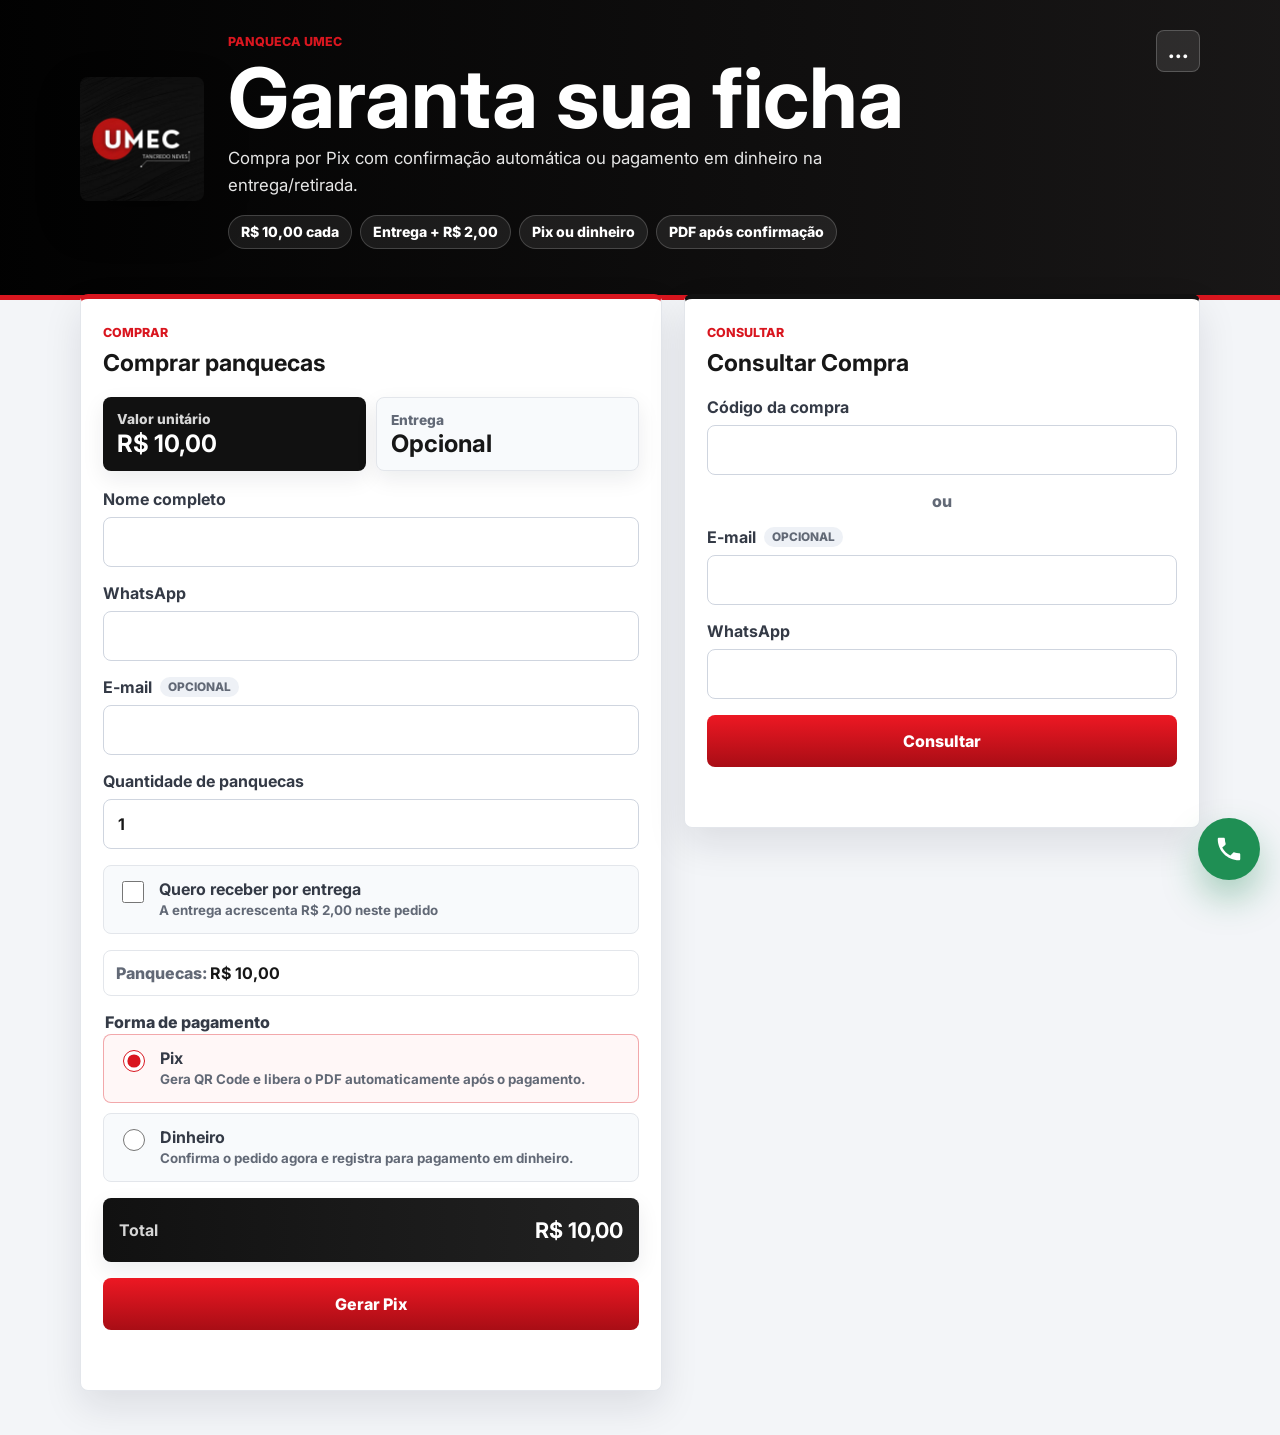
==== index.html @ 7ab74753 "Reduz expiracao do Pix para cinco minutos" ====
<!doctype html>
<html lang="pt-BR">
  <head>
    <meta charset="UTF-8" />
    <meta name="viewport" content="width=device-width, initial-scale=1.0" />
    <title>UMEC - Panqueca</title>
    <link rel="preconnect" href="https://fonts.googleapis.com" />
    <link rel="preconnect" href="https://fonts.gstatic.com" crossorigin />
    <link
      href="https://fonts.googleapis.com/css2?family=Inter:wght@400;500;600;700;800&display=swap"
      rel="stylesheet"
    />
    <link rel="stylesheet" href="style.css" />
  </head>
  <body>
    <header class="site-header">
      <div class="container header-grid">
        <img src="assets/logo-umec.png" alt="UMEC Tancredo Neves" class="brand-logo" />
        <div class="header-copy">
          <span class="eyebrow">Panqueca UMEC</span>
          <h1>Garanta sua ficha</h1>
          <p>Compra por Pix com confirmação automática ou pagamento em dinheiro na entrega/retirada.</p>
          <div class="header-pills" aria-label="Resumo da compra">
            <span>R$ 10,00 cada</span>
            <span>Entrega + R$ 2,00</span>
            <span>Pix ou dinheiro</span>
            <span>PDF após confirmação</span>
          </div>
        </div>
        <details class="header-menu">
          <summary class="menu-button" aria-label="Abrir menu">...</summary>
          <div class="menu-dropdown">
            <a href="admin.html" target="_blank" rel="noreferrer">Admin</a>
          </div>
        </details>
      </div>
    </header>

    <main class="container main-grid">
      <section class="panel form-panel" aria-labelledby="compra-titulo">
        <span class="section-kicker">Comprar</span>
        <h2 id="compra-titulo">Comprar panquecas</h2>

        <div class="checkout-summary">
          <div>
            <span>Valor unitário</span>
            <strong data-valor-unitario>R$ 10,00</strong>
          </div>
          <div>
            <span>Entrega</span>
            <strong>Opcional</strong>
          </div>
        </div>

        <form id="compra-form" class="form-stack">
          <label>
            Nome completo
            <input id="nome" name="nome" type="text" autocomplete="name" required />
          </label>

          <label>
            WhatsApp
            <input id="whatsapp" name="whatsapp" type="tel" autocomplete="tel" required />
          </label>

          <label>
            <span class="field-title">E-mail <span class="optional-label">Opcional</span></span>
            <input id="email" name="email" type="email" autocomplete="email" />
          </label>

          <label>
            Quantidade de panquecas
            <input id="quantidade" name="quantidade" type="number" min="1" max="50" value="1" required />
          </label>

          <label class="delivery-toggle">
            <input id="entrega" name="entrega" type="checkbox" />
            <span>
              <strong>Quero receber por entrega</strong>
              <small>A entrega acrescenta R$ 2,00 neste pedido</small>
            </span>
          </label>

          <div id="entrega-box" class="delivery-box hidden">
            <div class="delivery-contact">
              <span>Contato da entrega</span>
              <strong id="entrega-telefone-preview">Informe o WhatsApp acima</strong>
            </div>

            <label>
              Rua
              <input id="entrega-rua" name="entrega_rua" type="text" autocomplete="street-address" />
            </label>

            <div class="delivery-grid">
              <label>
                Número
                <input id="entrega-numero" name="entrega_numero" type="text" inputmode="numeric" />
              </label>

              <label>
                Bairro
                <input id="entrega-bairro" name="entrega_bairro" type="text" />
              </label>
            </div>

            <label>
              <span class="field-title">Ponto de referência <span class="optional-label">Opcional</span></span>
              <input id="entrega-referencia" name="entrega_referencia" type="text" />
            </label>
          </div>

          <div class="total-breakdown" aria-live="polite">
            <span>Panquecas: <strong id="subtotal-panquecas">R$ 10,00</strong></span>
            <span id="taxa-entrega-linha" class="hidden">Entrega: <strong id="taxa-entrega">R$ 2,00</strong></span>
          </div>

          <fieldset class="payment-methods">
            <legend>Forma de pagamento</legend>
            <label class="payment-option">
              <input type="radio" name="forma_pagamento" value="pix" checked />
              <span>
                <strong>Pix</strong>
                <small>Gera QR Code e libera o PDF automaticamente após o pagamento.</small>
              </span>
            </label>
            <label class="payment-option">
              <input type="radio" name="forma_pagamento" value="dinheiro" />
              <span>
                <strong>Dinheiro</strong>
                <small>Confirma o pedido agora e registra para pagamento em dinheiro.</small>
              </span>
            </label>
          </fieldset>

          <div id="dinheiro-box" class="cash-box hidden">
            <label>
              <span class="field-title">Troco para <span class="optional-label">Opcional</span></span>
              <input id="troco-para" name="troco_para" type="text" inputmode="decimal" placeholder="Ex: 20,00" />
            </label>
          </div>

          <div class="total-box" aria-live="polite">
            <span>Total</span>
            <strong id="valor-total">R$ 10,00</strong>
          </div>

          <button class="primary-button" id="gerar-pix" type="submit">Gerar Pix</button>
          <p id="compra-mensagem" class="message" role="status"></p>
        </form>
      </section>

      <section id="pix-area" class="panel pix-panel hidden" aria-labelledby="pix-titulo">
        <span class="section-kicker">Pagamento</span>
        <h2 id="pix-titulo">Pix gerado</h2>

        <div class="purchase-code">
          <span>Código da compra</span>
          <strong id="codigo-compra"></strong>
        </div>

        <div id="pix-status" class="payment-status pending" aria-live="polite">
          <strong id="pix-status-title">Aguardando pagamento</strong>
          <span id="pix-status-text">Depois que o Pix for pago, a confirmação aparece aqui automaticamente por até 5 minutos.</span>
        </div>

        <a id="pix-download-pdf" class="download-button hidden" href="#" download>
          Baixar minhas fichas em PDF
        </a>

        <div id="pix-payment-details">
          <img id="pix-qrcode" class="pix-qrcode" alt="QR Code Pix" />

          <label>
            Código Pix copia e cola
            <textarea id="pix-copia-cola" rows="5" readonly></textarea>
          </label>

          <div class="button-row">
            <button class="secondary-button" id="copiar-pix" type="button">Copiar código Pix</button>
            <a class="whatsapp-button" id="whatsapp-comprovante" target="_blank" rel="noreferrer">
              Enviar comprovante no WhatsApp
            </a>
          </div>
        </div>

        <div id="pix-payment-actions" class="button-row payment-actions">
          <button class="secondary-button" id="verificar-pagamento" type="button">Verificar pagamento</button>
          <button class="ghost-button" id="fechar-pix" type="button">Fechar tela Pix</button>
        </div>
      </section>

      <section class="panel consulta-panel" aria-labelledby="consulta-titulo">
        <span class="section-kicker">Consultar</span>
        <h2 id="consulta-titulo">Consultar Compra</h2>

        <form id="consulta-form" class="form-stack">
          <label>
            Código da compra
            <input id="consulta-codigo" name="codigo_compra" type="text" autocomplete="off" />
          </label>

          <div class="or-divider">ou</div>

          <label>
            <span class="field-title">E-mail <span class="optional-label">Opcional</span></span>
            <input id="consulta-email" name="email" type="email" autocomplete="email" />
          </label>

          <label>
            WhatsApp
            <input id="consulta-whatsapp" name="whatsapp" type="tel" autocomplete="tel" />
          </label>

          <button class="primary-button" id="consultar-compra" type="submit">Consultar</button>
          <p id="consulta-mensagem" class="message" role="status"></p>
        </form>

        <div id="consulta-resultado" class="consulta-resultado hidden">
          <dl>
            <div>
              <dt id="resultado-status-label">Status</dt>
              <dd id="resultado-status"></dd>
            </div>
            <div>
              <dt id="resultado-quantidade-label">Quantidade</dt>
              <dd id="resultado-quantidade"></dd>
            </div>
            <div>
              <dt id="resultado-total-label">Valor total</dt>
              <dd id="resultado-total"></dd>
            </div>
            <div id="resultado-entrega-row">
              <dt>Entrega</dt>
              <dd id="resultado-entrega"></dd>
            </div>
            <div id="resultado-endereco-row">
              <dt>Endereço</dt>
              <dd id="resultado-endereco"></dd>
            </div>
            <div>
              <dt id="resultado-data-label">Criada em</dt>
              <dd id="resultado-data"></dd>
            </div>
          </dl>
          <a id="baixar-pdf" class="download-button hidden" href="#" download>
            Baixar minhas fichas em PDF
          </a>
        </div>
      </section>
    </main>

    <a
      class="floating-whatsapp"
      id="whatsapp-contato"
      target="_blank"
      rel="noreferrer"
      aria-label="Falar no WhatsApp"
      title="Falar no WhatsApp"
    >
      <svg viewBox="0 0 24 24" aria-hidden="true" focusable="false">
        <path
          d="M6.6 10.8c1.4 2.8 3.7 5 6.5 6.4l2.2-2.2c.3-.3.7-.4 1.1-.3 1.2.4 2.4.6 3.6.6.6 0 1 .4 1 1V20c0 .6-.4 1-1 1C10.6 21 3 13.4 3 4c0-.6.4-1 1-1h3.7c.6 0 1 .4 1 1 0 1.3.2 2.5.6 3.6.1.4 0 .8-.3 1.1l-2.4 2.1Z"
        />
      </svg>
    </a>

    <script src="script.js"></script>
  </body>
</html>
---- style.css ----
:root {
  color-scheme: light;
  --bg: #f3f5f8;
  --surface: #ffffff;
  --surface-strong: #111111;
  --text: #171717;
  --muted: #626976;
  --line: #e3e6eb;
  --brand: #d9161f;
  --brand-dark: #a80d15;
  --accent: #f3b23c;
  --ok: #0f7a49;
  --error: #b42318;
  --shadow: 0 16px 38px rgba(16, 24, 40, 0.1);
  --soft-shadow: 0 8px 22px rgba(16, 24, 40, 0.08);
}

* {
  box-sizing: border-box;
}

body {
  margin: 0;
  min-height: 100vh;
  background:
    linear-gradient(180deg, #ffffff 0, var(--bg) 300px),
    var(--bg);
  color: var(--text);
  font-family: Inter, system-ui, -apple-system, BlinkMacSystemFont, "Segoe UI", sans-serif;
}

button,
input,
textarea {
  font: inherit;
}

.container {
  width: min(1120px, calc(100% - 28px));
  margin: 0 auto;
}

.site-header {
  background:
    linear-gradient(90deg, rgba(0, 0, 0, 0.92), rgba(26, 24, 24, 0.84)),
    #111;
  color: white;
  padding: 30px 0 46px;
  border-bottom: 5px solid var(--brand);
}

.header-grid {
  position: relative;
  display: grid;
  grid-template-columns: 124px minmax(0, 1fr) auto;
  gap: 24px;
  align-items: center;
}

.brand-logo {
  width: 124px;
  height: 124px;
  object-fit: cover;
  border-radius: 8px;
  box-shadow: 0 18px 40px rgba(0, 0, 0, 0.35);
}

.header-copy {
  max-width: 680px;
}

.eyebrow,
.section-kicker {
  color: var(--brand);
  font-size: 0.78rem;
  font-weight: 800;
  letter-spacing: 0;
  text-transform: uppercase;
}

.header-copy h1 {
  margin: 8px 0 8px;
  font-size: clamp(2.4rem, 7vw, 5.2rem);
  line-height: 0.95;
  letter-spacing: 0;
}

.header-copy p {
  margin: 0;
  color: #e6e6e6;
  font-size: 1.05rem;
  line-height: 1.6;
}

.header-pills {
  display: flex;
  flex-wrap: wrap;
  gap: 8px;
  margin-top: 16px;
}

.header-pills span {
  display: inline-flex;
  align-items: center;
  min-height: 34px;
  border: 1px solid rgba(255, 255, 255, 0.18);
  border-radius: 999px;
  background: rgba(255, 255, 255, 0.08);
  color: #ffffff;
  padding: 7px 12px;
  font-size: 0.88rem;
  font-weight: 800;
}

.header-menu {
  position: relative;
  align-self: start;
  justify-self: end;
}

.menu-button {
  display: inline-flex;
  align-items: center;
  justify-content: center;
  list-style: none;
  border: 1px solid rgba(255, 255, 255, 0.2);
  border-radius: 8px;
  background: rgba(255, 255, 255, 0.1);
  color: white;
  width: 44px;
  height: 42px;
  font-size: 1.3rem;
  line-height: 1;
  font-weight: 800;
  cursor: pointer;
}

.menu-button::-webkit-details-marker {
  display: none;
}

.menu-dropdown {
  position: absolute;
  top: calc(100% + 8px);
  right: 0;
  z-index: 10;
  display: grid;
  min-width: 160px;
  overflow: hidden;
  border: 1px solid rgba(255, 255, 255, 0.18);
  border-radius: 8px;
  background: #ffffff;
  box-shadow: 0 18px 38px rgba(0, 0, 0, 0.22);
}

.menu-dropdown a {
  color: #111111;
  padding: 12px 14px;
  text-decoration: none;
  font-weight: 800;
}

.menu-dropdown a:hover {
  background: #f3f5f8;
}

.admin-toggle {
  display: inline-flex;
  align-items: center;
  justify-content: center;
  align-self: start;
  border: 1px solid rgba(255, 255, 255, 0.2);
  border-radius: 8px;
  background: rgba(255, 255, 255, 0.1);
  color: white;
  min-height: 42px;
  padding: 10px 14px;
  font-weight: 800;
  cursor: pointer;
  text-decoration: none;
}

.main-grid {
  display: grid;
  grid-template-columns: minmax(0, 1.06fr) minmax(0, 0.94fr);
  gap: 22px;
  padding: 28px 0 44px;
  margin-top: -34px;
}

.admin-main {
  padding: 28px 0 44px;
  margin-top: -34px;
}

.panel {
  background: var(--surface);
  border: 1px solid var(--line);
  border-radius: 8px;
  box-shadow: var(--shadow);
  padding: 22px;
}

.panel h2 {
  margin: 8px 0 20px;
  font-size: 1.45rem;
  letter-spacing: 0;
}

.event-panel {
  display: none;
}

.consulta-panel {
  align-self: start;
}

.form-panel {
  border-top: 5px solid var(--brand);
}

.checkout-summary {
  display: grid;
  grid-template-columns: repeat(2, minmax(0, 1fr));
  gap: 10px;
  margin: 2px 0 18px;
}

.checkout-summary div {
  display: grid;
  gap: 4px;
  border-radius: 8px;
  background: #111111;
  color: white;
  padding: 14px;
  box-shadow: var(--soft-shadow);
}

.checkout-summary div:last-child {
  background: #f8fafc;
  color: var(--text);
  border: 1px solid var(--line);
}

.checkout-summary span {
  color: #d7d7d7;
  font-weight: 800;
  font-size: 0.86rem;
}

.checkout-summary div:last-child span {
  color: var(--muted);
}

.checkout-summary strong {
  font-size: 1.5rem;
  line-height: 1;
}

.event-list,
.consulta-resultado dl {
  display: grid;
  gap: 0;
  margin: 0;
}

.event-list div,
.consulta-resultado dl div,
.purchase-code {
  display: flex;
  justify-content: space-between;
  gap: 20px;
  padding: 14px 0;
  border-bottom: 1px solid var(--line);
}

dt,
.purchase-code span {
  color: var(--muted);
  font-weight: 600;
}

dd {
  margin: 0;
  text-align: right;
  font-weight: 800;
}

.form-stack {
  display: grid;
  gap: 16px;
}

label {
  display: grid;
  gap: 8px;
  color: #343a46;
  font-weight: 700;
}

.field-title {
  display: inline-flex;
  align-items: center;
  flex-wrap: wrap;
  gap: 8px;
}

.optional-label {
  display: inline-flex;
  width: fit-content;
  border-radius: 999px;
  background: #eef1f6;
  color: var(--muted);
  padding: 3px 8px;
  font-size: 0.74rem;
  font-weight: 800;
  text-transform: uppercase;
}

.delivery-toggle {
  display: flex;
  align-items: flex-start;
  gap: 12px;
  border: 1px solid var(--line);
  border-radius: 8px;
  background: #f8fafc;
  padding: 13px 14px;
  cursor: pointer;
}

.delivery-toggle input {
  width: 22px;
  min-height: 22px;
  margin-top: 2px;
  accent-color: var(--brand);
}

.delivery-toggle span {
  display: grid;
  gap: 3px;
}

.delivery-toggle small {
  color: var(--muted);
  font-weight: 700;
  line-height: 1.35;
}

.delivery-box {
  display: grid;
  gap: 14px;
  border: 1px solid rgba(217, 22, 31, 0.22);
  border-radius: 8px;
  background: #fff7f7;
  padding: 14px;
}

.payment-methods {
  display: grid;
  gap: 10px;
  margin: 0;
  border: 0;
  padding: 0;
}

.payment-methods legend {
  margin-bottom: 2px;
  color: #343a46;
  font-weight: 800;
}

.payment-option {
  display: flex;
  align-items: flex-start;
  gap: 12px;
  border: 1px solid var(--line);
  border-radius: 8px;
  background: #f8fafc;
  padding: 13px 14px;
  cursor: pointer;
}

.payment-option:has(input:checked) {
  border-color: rgba(217, 22, 31, 0.35);
  background: #fff7f7;
}

.payment-option input {
  width: 22px;
  min-height: 22px;
  margin-top: 2px;
  accent-color: var(--brand);
}

.payment-option span {
  display: grid;
  gap: 3px;
}

.payment-option small {
  color: var(--muted);
  font-weight: 700;
  line-height: 1.35;
}

.cash-box {
  display: grid;
  gap: 12px;
  border: 1px solid rgba(31, 143, 84, 0.22);
  border-radius: 8px;
  background: #f2fbf6;
  padding: 14px;
}

.delivery-grid {
  display: grid;
  grid-template-columns: minmax(96px, 0.45fr) minmax(0, 1fr);
  gap: 12px;
}

.delivery-contact,
.total-breakdown {
  display: grid;
  gap: 4px;
  border-radius: 8px;
  background: #ffffff;
  border: 1px solid var(--line);
  padding: 12px;
}

.delivery-contact span,
.total-breakdown span {
  color: var(--muted);
  font-weight: 800;
}

.delivery-contact strong,
.total-breakdown strong {
  color: var(--text);
}

input,
textarea {
  width: 100%;
  border: 1px solid #cfd5df;
  border-radius: 8px;
  background: white;
  color: var(--text);
  min-height: 50px;
  padding: 13px 14px;
  outline: none;
  transition: border-color 0.15s ease, box-shadow 0.15s ease;
}

textarea {
  resize: vertical;
}

input:focus,
textarea:focus {
  border-color: var(--brand);
  box-shadow: 0 0 0 4px rgba(217, 22, 31, 0.12);
}

.total-box {
  display: flex;
  justify-content: space-between;
  align-items: center;
  min-height: 64px;
  background:
    linear-gradient(90deg, #111111, #222222);
  color: white;
  border-radius: 8px;
  padding: 15px 16px;
  box-shadow: var(--soft-shadow);
}

.total-box span {
  color: #d6d6d6;
  font-weight: 700;
}

.total-box strong {
  font-size: 1.35rem;
}

.primary-button,
.secondary-button,
.whatsapp-button,
.download-button,
.ghost-button {
  display: inline-flex;
  align-items: center;
  justify-content: center;
  min-height: 52px;
  border: 0;
  border-radius: 8px;
  padding: 12px 16px;
  text-decoration: none;
  font-weight: 800;
  cursor: pointer;
  transition: transform 0.15s ease, filter 0.15s ease;
}

.primary-button,
.download-button {
  background: linear-gradient(180deg, #ed1823, var(--brand-dark));
  color: white;
}

.secondary-button {
  background: #111;
  color: white;
}

.danger-button {
  border: 0;
  border-radius: 8px;
  background: #b42318;
  color: white;
  font-weight: 800;
  cursor: pointer;
}

.whatsapp-button {
  background: #1f8f54;
  color: white;
}

.floating-whatsapp {
  position: fixed;
  right: 20px;
  bottom: 20px;
  z-index: 40;
  display: inline-flex;
  align-items: center;
  justify-content: center;
  width: 62px;
  height: 62px;
  border-radius: 999px;
  background: #1f8f54;
  color: white;
  box-shadow: 0 18px 36px rgba(18, 128, 74, 0.34);
  text-decoration: none;
  transition: transform 0.15s ease, filter 0.15s ease;
}

.floating-whatsapp svg {
  width: 30px;
  height: 30px;
  fill: currentColor;
}

.floating-whatsapp:hover {
  filter: brightness(0.96);
  transform: translateY(-2px);
}

.ghost-button {
  background: #eef1f6;
  color: #202734;
}

.primary-button:hover,
.secondary-button:hover,
.whatsapp-button:hover,
.download-button:hover,
.ghost-button:hover {
  filter: brightness(0.96);
  transform: translateY(-1px);
}

.primary-button:disabled,
.secondary-button:disabled {
  cursor: wait;
  opacity: 0.72;
  transform: none;
}

.message {
  min-height: 22px;
  margin: 0;
  color: var(--muted);
  font-weight: 700;
  line-height: 1.4;
}

.message.success {
  color: var(--ok);
}

.message.error {
  color: var(--error);
}

.pix-panel {
  grid-column: span 2;
  width: min(720px, 100%);
  justify-self: center;
}

.consulta-panel {
  border-top: 5px solid #111111;
}

.pix-qrcode {
  display: block;
  width: min(280px, 100%);
  aspect-ratio: 1;
  object-fit: contain;
  margin: 18px auto;
  border: 1px solid var(--line);
  border-radius: 8px;
  padding: 12px;
  background: white;
}

.payment-status {
  display: grid;
  gap: 5px;
  margin: 16px 0;
  border: 1px solid #d7dde7;
  border-radius: 8px;
  background: #f8fafc;
  padding: 15px 16px;
}

.payment-status strong {
  font-size: 1.05rem;
}

.payment-status span {
  color: var(--muted);
  font-weight: 700;
  line-height: 1.45;
}

.payment-status.success {
  border-color: rgba(15, 122, 73, 0.3);
  background: #ecfdf3;
}

.payment-status.success strong,
.payment-status.success span {
  color: var(--ok);
}

.payment-status.preparing {
  border-color: rgba(217, 22, 31, 0.25);
  background: #fff7f7;
}

.payment-actions {
  margin-top: 12px;
}

.button-row {
  display: grid;
  grid-template-columns: repeat(2, minmax(0, 1fr));
  gap: 12px;
  margin-top: 14px;
}

.or-divider {
  color: var(--muted);
  font-weight: 800;
  text-align: center;
}

.consulta-resultado {
  margin-top: 20px;
  border-top: 1px solid var(--line);
  padding-top: 18px;
}

.download-button {
  margin-top: 18px;
  width: 100%;
}

.admin-panel {
  grid-column: span 2;
  width: 100%;
  justify-self: stretch;
}

.admin-heading,
.admin-actions {
  display: flex;
  justify-content: space-between;
  gap: 14px;
  align-items: center;
}

.admin-heading h2 {
  margin-bottom: 0;
}

.compact-button {
  width: auto;
  min-height: 42px;
  padding: 9px 13px;
}

.admin-login {
  max-width: 420px;
  margin-top: 18px;
}

.admin-content {
  display: grid;
  gap: 18px;
  margin-top: 18px;
}

.admin-stats {
  display: grid;
  grid-template-columns: repeat(2, minmax(0, 1fr));
  gap: 12px;
}

.admin-stats div {
  display: grid;
  gap: 6px;
  border: 1px solid var(--line);
  border-radius: 8px;
  background: #f8fafc;
  padding: 14px;
}

.admin-stats span {
  color: var(--muted);
  font-weight: 800;
}

.admin-stats strong {
  font-size: 2rem;
  line-height: 1;
}

.admin-actions {
  border: 1px solid var(--line);
  border-radius: 8px;
  background: #f8fafc;
  padding: 14px;
}

.admin-actions div {
  display: grid;
  gap: 4px;
}

.admin-actions strong {
  font-size: 1.15rem;
}

.admin-actions span {
  color: var(--muted);
  font-weight: 700;
}

.admin-table-wrap {
  overflow-x: auto;
  border: 1px solid var(--line);
  border-radius: 8px;
}

.admin-table {
  width: 100%;
  min-width: 1040px;
  border-collapse: collapse;
  font-size: 0.92rem;
}

.admin-table th,
.admin-table td {
  border-bottom: 1px solid var(--line);
  padding: 12px;
  text-align: left;
  vertical-align: top;
}

.admin-table th {
  background: #111111;
  color: white;
  font-size: 0.78rem;
  text-transform: uppercase;
}

.admin-table tr:last-child td {
  border-bottom: 0;
}

.status-badge {
  display: inline-flex;
  border-radius: 999px;
  padding: 5px 9px;
  background: #eef1f6;
  color: #273244;
  font-size: 0.78rem;
  font-weight: 800;
}

.status-badge.pago {
  background: #ecfdf3;
  color: var(--ok);
}

.status-badge.dinheiro {
  background: #eef7ff;
  color: #145ea8;
}

.status-badge.pendente {
  background: #fff7e6;
  color: #9a5b00;
}

.hidden {
  display: none;
}

@media (max-width: 760px) {
  .site-header {
    padding: 18px 0 54px;
    background:
      linear-gradient(180deg, rgba(0, 0, 0, 0.94), rgba(22, 22, 22, 0.9)),
      #111;
  }

  .header-grid,
  .main-grid,
  .button-row {
    grid-template-columns: 1fr;
  }

  .header-grid {
    gap: 14px;
    padding-right: 58px;
  }

  .brand-logo {
    width: 88px;
    height: 88px;
  }

  .header-copy h1 {
    font-size: clamp(2rem, 13vw, 3.2rem);
  }

  .header-copy p {
    font-size: 0.96rem;
    line-height: 1.45;
  }

  .header-pills {
    gap: 6px;
  }

  .header-pills span {
    min-height: 30px;
    font-size: 0.78rem;
    padding: 6px 10px;
  }

  .header-menu {
    position: absolute;
    top: 0;
    right: 0;
    justify-self: end;
  }

  .menu-button {
    width: 44px;
    min-height: 42px;
  }

  .menu-dropdown {
    right: 0;
    min-width: 172px;
    max-width: calc(100vw - 28px);
  }

  .floating-whatsapp {
    right: 16px;
    bottom: 16px;
    width: 58px;
    height: 58px;
  }

  .main-grid,
  .admin-main {
    gap: 16px;
    margin-top: -38px;
    padding-bottom: 28px;
  }

  .panel {
    padding: 18px;
    border-radius: 8px;
  }

  .panel h2 {
    font-size: 1.25rem;
    margin-bottom: 16px;
  }

  .form-panel {
    order: 1;
  }

  .pix-panel,
  .consulta-panel,
  .admin-panel {
    grid-column: span 1;
    width: 100%;
  }

  .pix-panel {
    order: 2;
  }

  .consulta-panel {
    order: 3;
  }

  .admin-panel {
    order: 4;
  }

  .admin-heading,
  .admin-actions {
    align-items: stretch;
    flex-direction: column;
  }

  .admin-stats {
    grid-template-columns: 1fr;
  }

  .compact-button {
    width: 100%;
  }

  .event-list div,
  .consulta-resultado dl div,
  .purchase-code {
    display: grid;
    gap: 4px;
  }

  dd {
    text-align: left;
  }

  .checkout-summary {
    grid-template-columns: 1fr;
  }

  .delivery-grid {
    grid-template-columns: 1fr;
  }

  .checkout-summary strong {
    font-size: 1.45rem;
  }

  input,
  textarea,
  .primary-button,
  .secondary-button,
  .danger-button,
  .whatsapp-button,
  .download-button,
  .ghost-button {
    min-height: 54px;
  }

  .total-box strong {
    font-size: 1.5rem;
  }
}
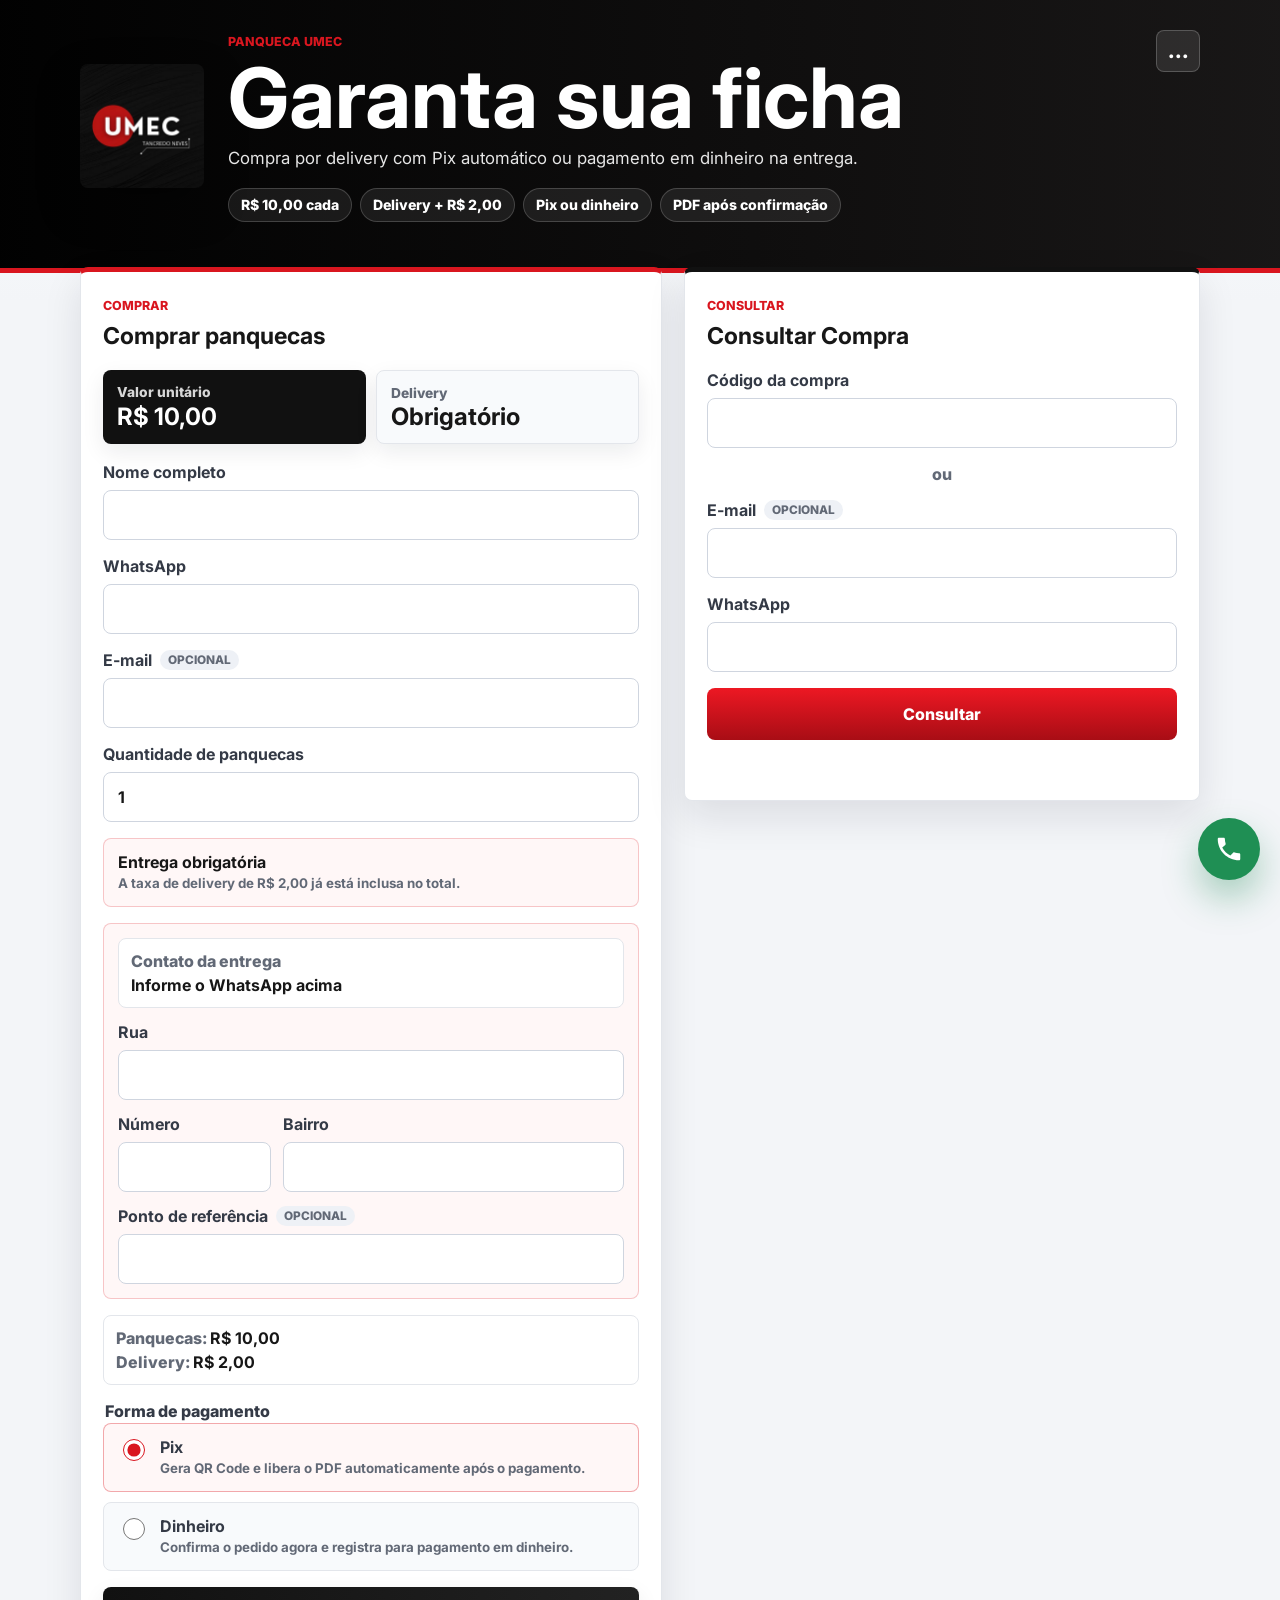
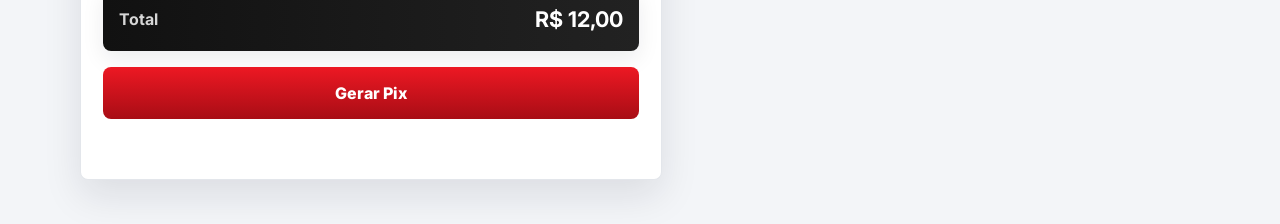
==== commit 198f6c0c: "Torna vendas apenas por delivery" ====
--- a/index.html
+++ b/index.html
@@ -19,10 +19,10 @@
         <div class="header-copy">
           <span class="eyebrow">Panqueca UMEC</span>
           <h1>Garanta sua ficha</h1>
-          <p>Compra por Pix com confirmação automática ou pagamento em dinheiro na entrega/retirada.</p>
+          <p>Compra por delivery com Pix automático ou pagamento em dinheiro na entrega.</p>
           <div class="header-pills" aria-label="Resumo da compra">
             <span>R$ 10,00 cada</span>
-            <span>Entrega + R$ 2,00</span>
+            <span>Delivery + R$ 2,00</span>
             <span>Pix ou dinheiro</span>
             <span>PDF após confirmação</span>
           </div>
@@ -30,7 +30,7 @@
         <details class="header-menu">
           <summary class="menu-button" aria-label="Abrir menu">...</summary>
           <div class="menu-dropdown">
-            <a href="admin.html" target="_blank" rel="noreferrer">Admin</a>
+            <a href="admin.html">Admin</a>
           </div>
         </details>
       </div>
@@ -47,8 +47,8 @@
             <strong data-valor-unitario>R$ 10,00</strong>
           </div>
           <div>
-            <span>Entrega</span>
-            <strong>Opcional</strong>
+            <span>Delivery</span>
+            <strong>Obrigatório</strong>
           </div>
         </div>
 
@@ -70,18 +70,18 @@
 
           <label>
             Quantidade de panquecas
-            <input id="quantidade" name="quantidade" type="number" min="1" max="50" value="1" required />
-          </label>
-
-          <label class="delivery-toggle">
-            <input id="entrega" name="entrega" type="checkbox" />
+            <input id="quantidade" name="quantidade" type="number" min="1" max="75" value="1" required />
+          </label>
+
+          <div class="delivery-toggle delivery-required">
+            <input id="entrega" name="entrega" type="checkbox" checked aria-hidden="true" tabindex="-1" />
             <span>
-              <strong>Quero receber por entrega</strong>
-              <small>A entrega acrescenta R$ 2,00 neste pedido</small>
+              <strong>Entrega obrigatória</strong>
+              <small>A taxa de delivery de R$ 2,00 já está inclusa no total.</small>
             </span>
-          </label>
-
-          <div id="entrega-box" class="delivery-box hidden">
+          </div>
+
+          <div id="entrega-box" class="delivery-box">
             <div class="delivery-contact">
               <span>Contato da entrega</span>
               <strong id="entrega-telefone-preview">Informe o WhatsApp acima</strong>
@@ -112,7 +112,7 @@
 
           <div class="total-breakdown" aria-live="polite">
             <span>Panquecas: <strong id="subtotal-panquecas">R$ 10,00</strong></span>
-            <span id="taxa-entrega-linha" class="hidden">Entrega: <strong id="taxa-entrega">R$ 2,00</strong></span>
+            <span id="taxa-entrega-linha">Delivery: <strong id="taxa-entrega">R$ 2,00</strong></span>
           </div>
 
           <fieldset class="payment-methods">
@@ -142,7 +142,7 @@
 
           <div class="total-box" aria-live="polite">
             <span>Total</span>
-            <strong id="valor-total">R$ 10,00</strong>
+            <strong id="valor-total">R$ 12,00</strong>
           </div>
 
           <button class="primary-button" id="gerar-pix" type="submit">Gerar Pix</button>
@@ -161,7 +161,7 @@
 
         <div id="pix-status" class="payment-status pending" aria-live="polite">
           <strong id="pix-status-title">Aguardando pagamento</strong>
-          <span id="pix-status-text">Depois que o Pix for pago, a confirmação aparece aqui automaticamente por até 5 minutos.</span>
+          <span id="pix-status-text">Depois que o Pix for pago, a confirmação aparece aqui automaticamente por até 10 minutos.</span>
         </div>
 
         <a id="pix-download-pdf" class="download-button hidden" href="#" download>
--- a/style.css
+++ b/style.css
@@ -333,6 +333,16 @@
   min-height: 22px;
   margin-top: 2px;
   accent-color: var(--brand);
+}
+
+.delivery-required {
+  cursor: default;
+  border-color: rgba(217, 22, 31, 0.22);
+  background: #fff7f7;
+}
+
+.delivery-required input {
+  display: none;
 }
 
 .delivery-toggle span {
@@ -713,6 +723,11 @@
   margin-top: 18px;
 }
 
+.admin-view {
+  display: grid;
+  gap: 18px;
+}
+
 .admin-stats {
   display: grid;
   grid-template-columns: repeat(2, minmax(0, 1fr));
@@ -770,6 +785,10 @@
   min-width: 1040px;
   border-collapse: collapse;
   font-size: 0.92rem;
+}
+
+.realtime-table {
+  min-width: 980px;
 }
 
 .admin-table th,
@@ -814,6 +833,22 @@
 .status-badge.pendente {
   background: #fff7e6;
   color: #9a5b00;
+}
+
+.realtime-check {
+  display: inline-flex;
+  align-items: center;
+  gap: 8px;
+  min-width: 132px;
+  color: var(--text);
+  font-weight: 800;
+}
+
+.realtime-check input {
+  width: 22px;
+  min-height: 22px;
+  padding: 0;
+  accent-color: var(--ok);
 }
 
 .hidden {
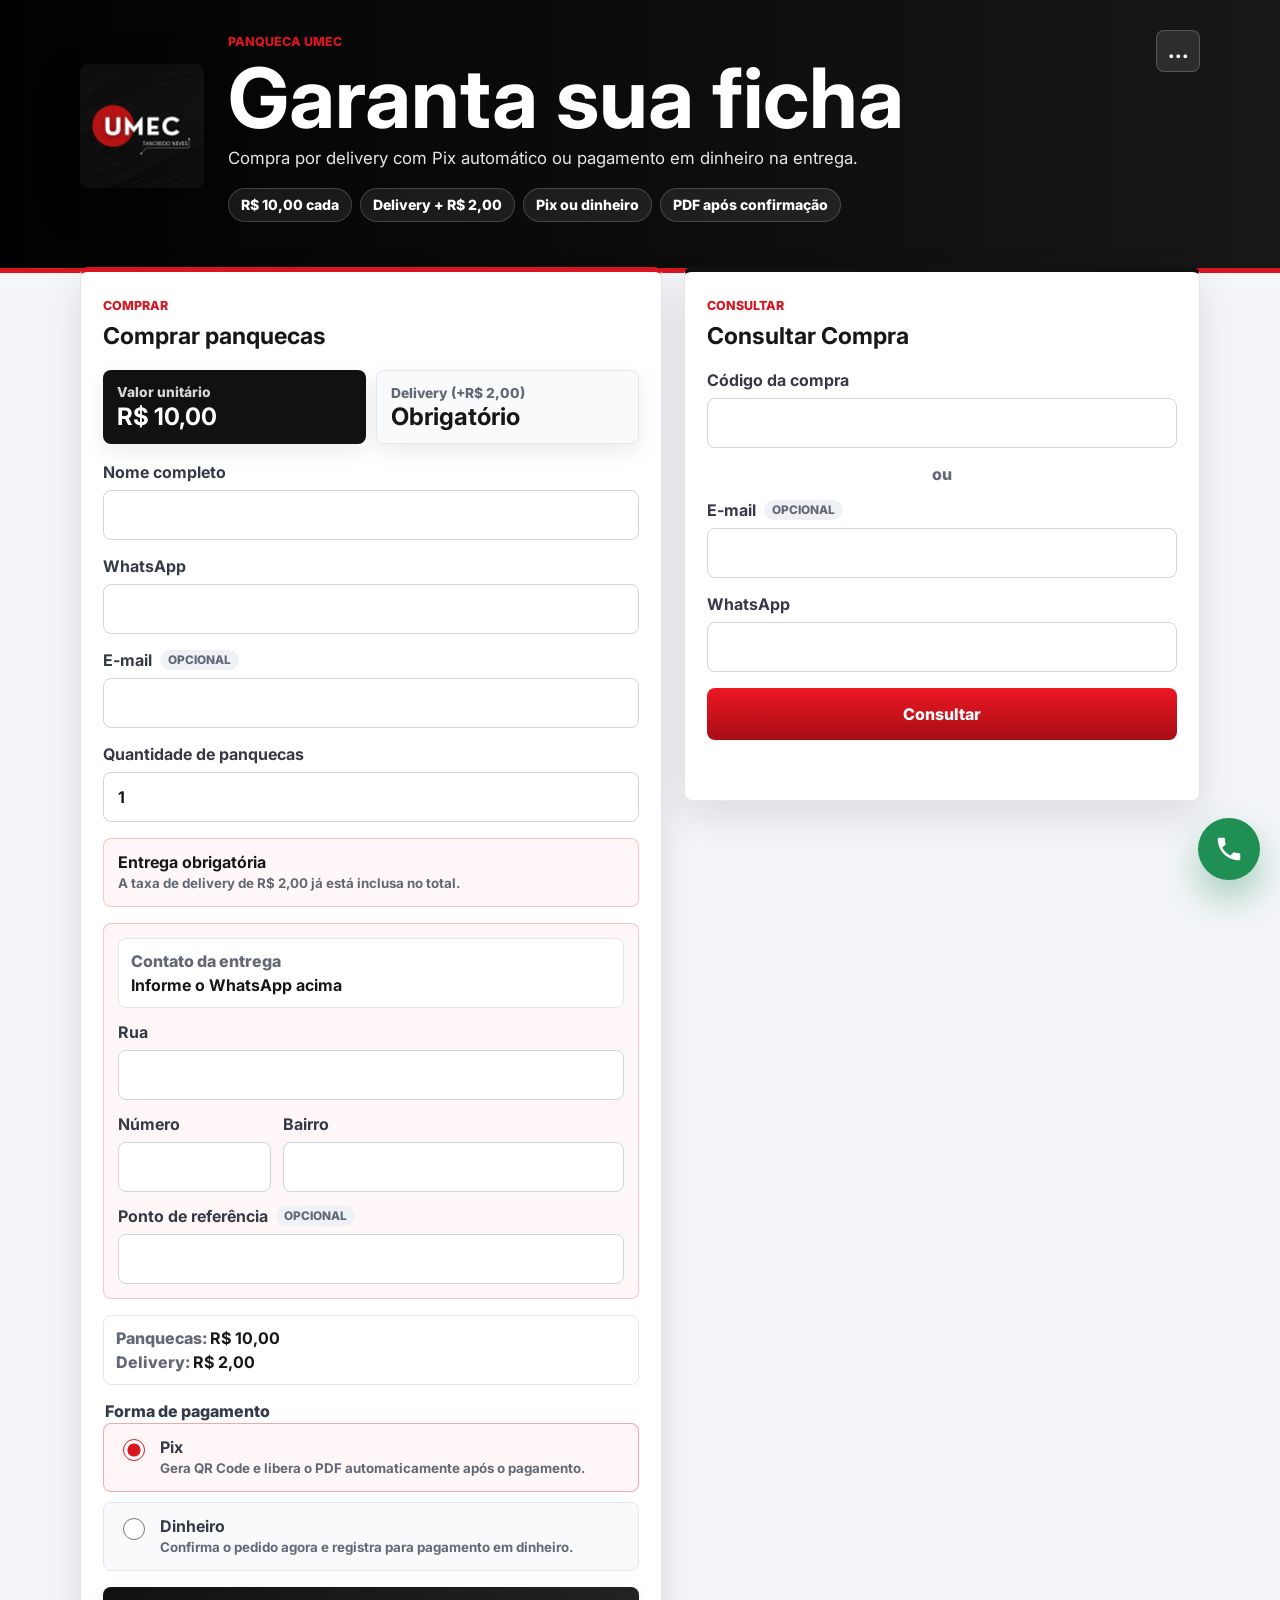
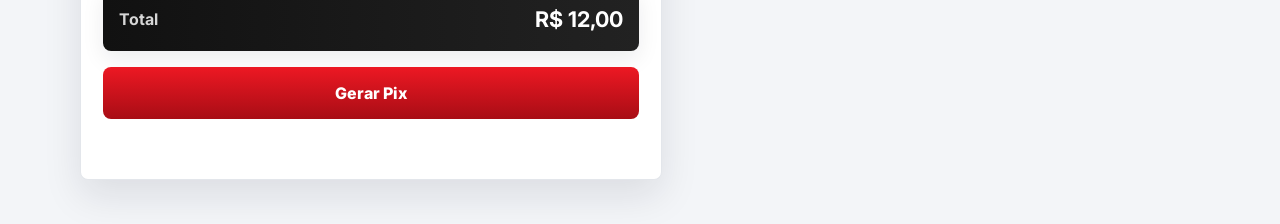
==== commit 0b998a9b: "Explicita taxa do delivery" ====
--- a/index.html
+++ b/index.html
@@ -47,7 +47,7 @@
             <strong data-valor-unitario>R$ 10,00</strong>
           </div>
           <div>
-            <span>Delivery</span>
+            <span>Delivery (+R$ 2,00)</span>
             <strong>Obrigatório</strong>
           </div>
         </div>
